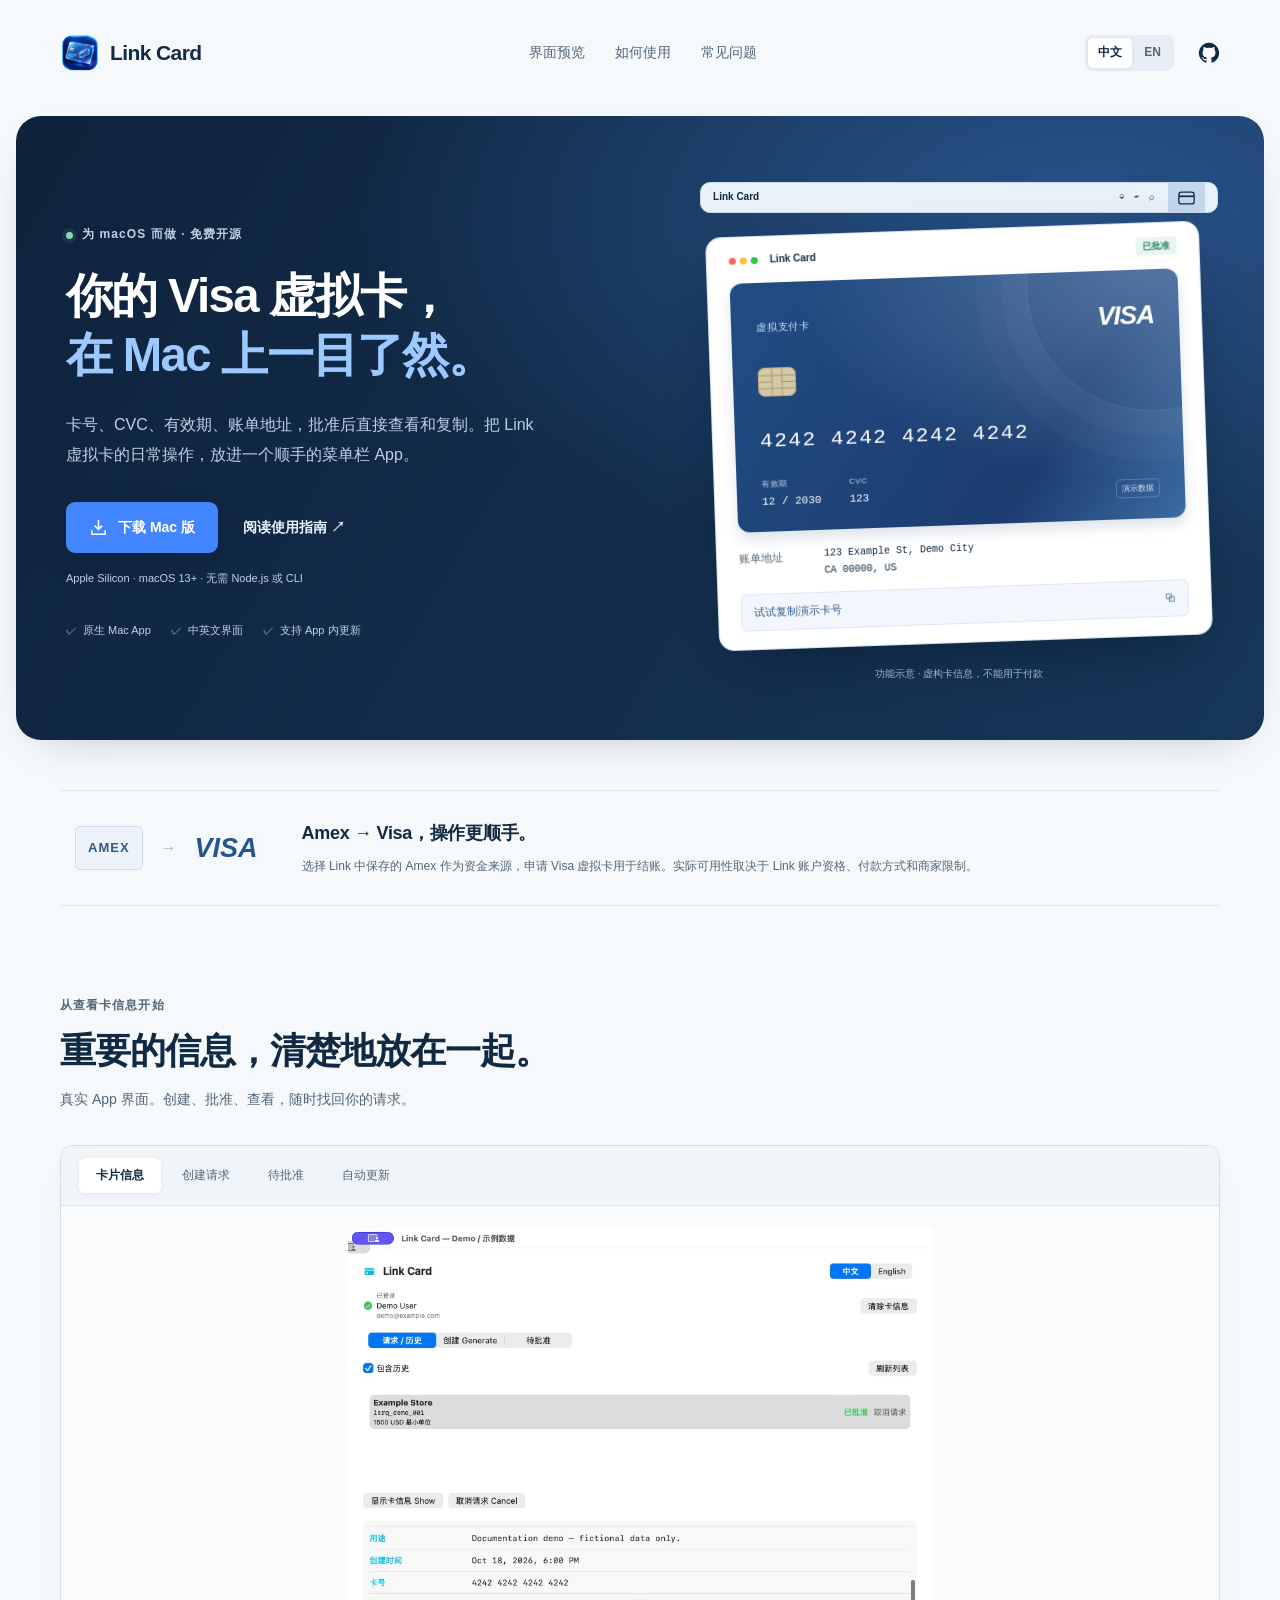
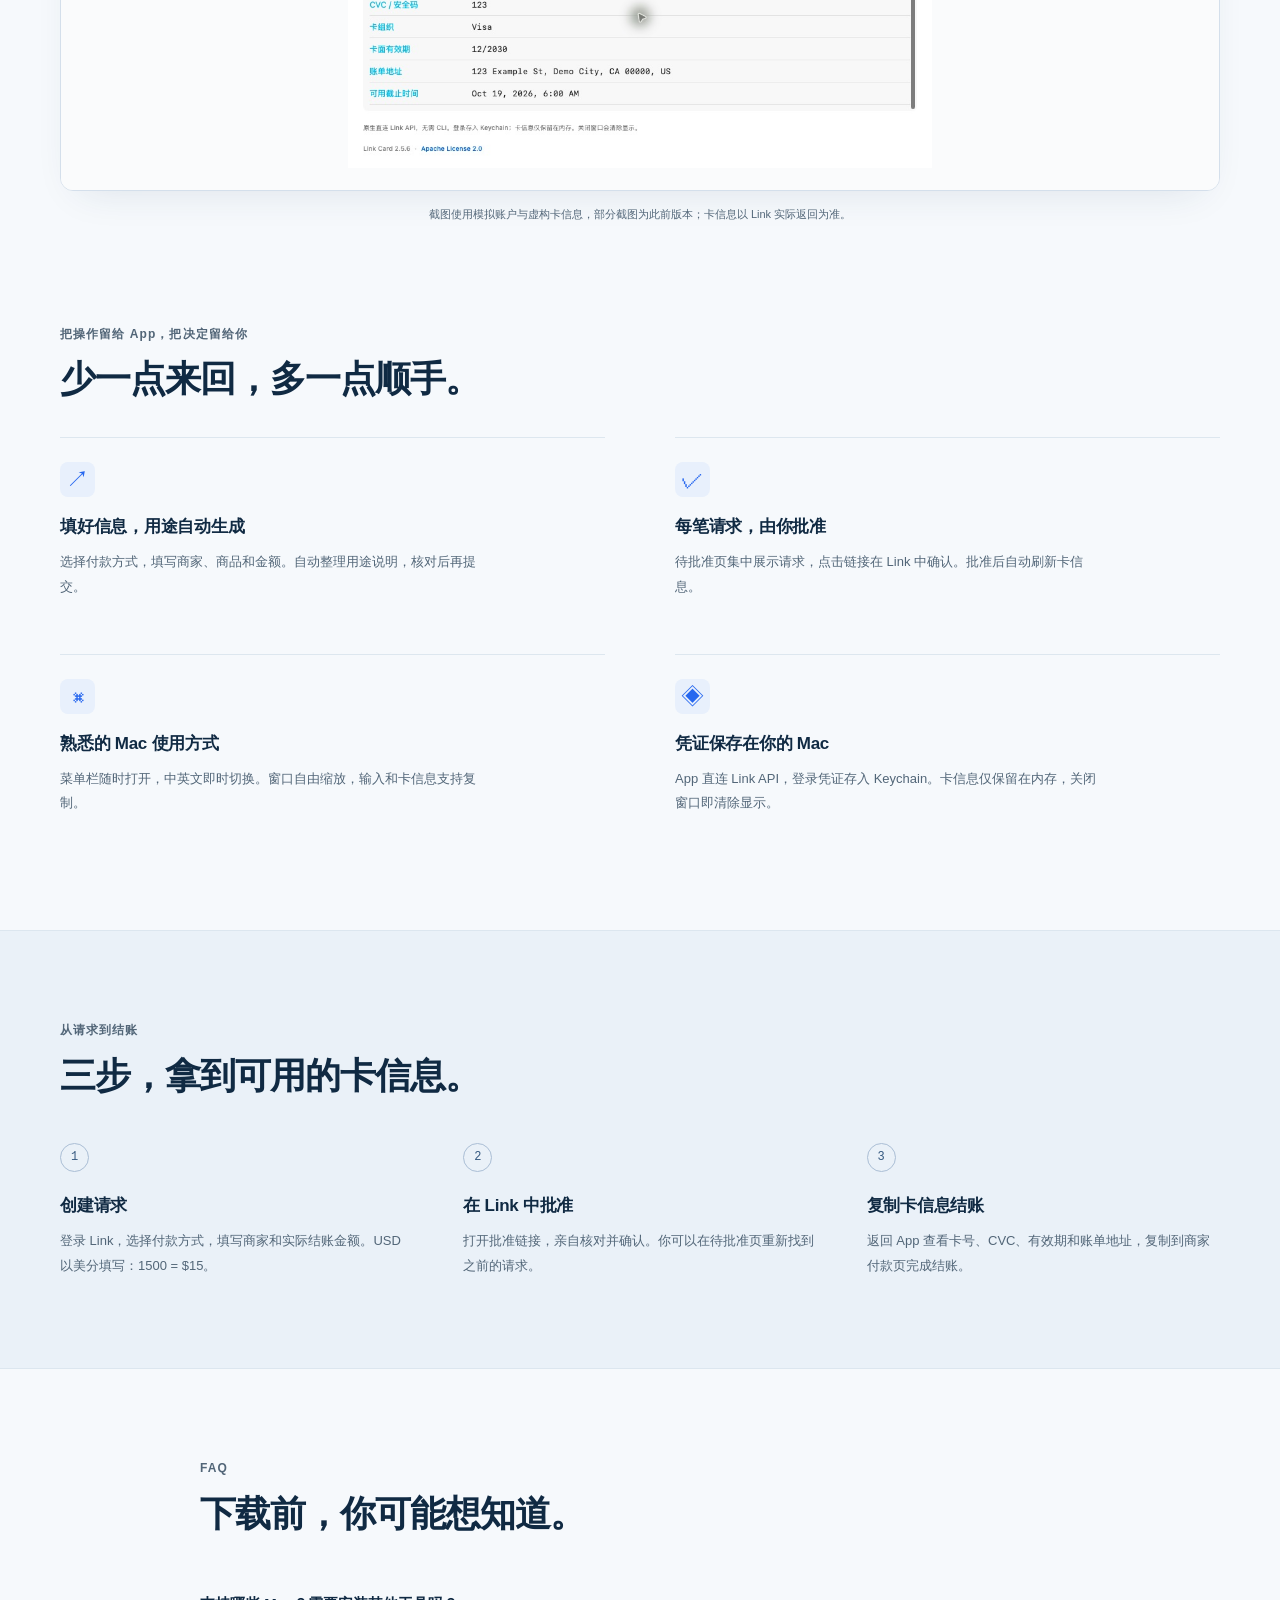
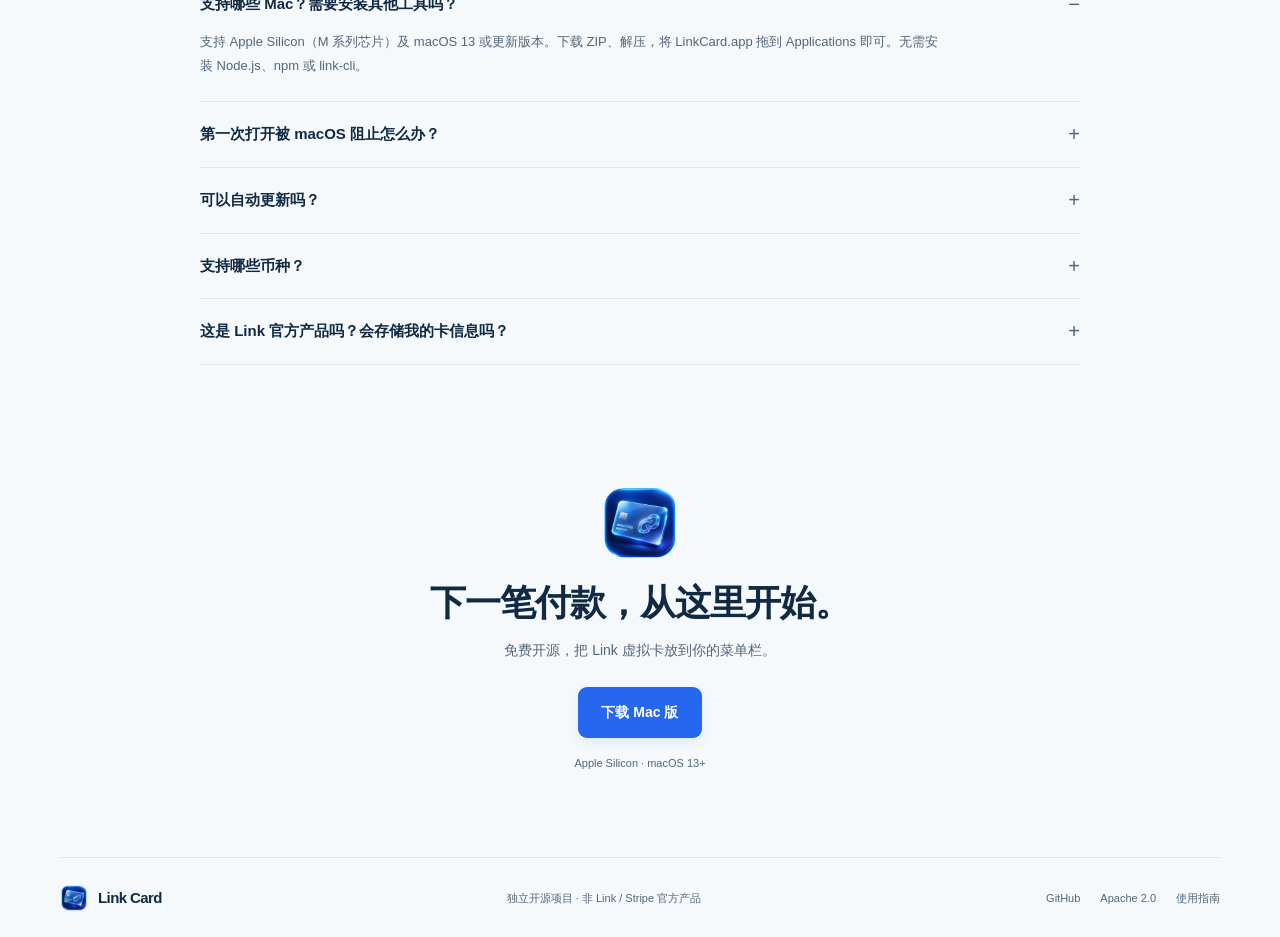
==== docs/index.html @ aec17e4f "Launch bilingual Link Card product website and web guides" ====
<!doctype html>
<html lang="zh-CN">
<head>
<meta charset="utf-8"><meta name="viewport" content="width=device-width, initial-scale=1">
<title>Link Card — Visa virtual cards, at home on your Mac</title>
<meta name="description" content="Link Card 是免费开源的 macOS 菜单栏 App。创建 Link 付款请求，批准后查看 Visa 虚拟卡卡号、CVC、有效期和账单地址。">
<meta name="theme-color" content="#102a43">
<meta property="og:title" content="Link Card · Virtual cards, at home on your Mac">
<meta property="og:description" content="Create, approve, and view Link virtual cards from your Mac. Free and open source.">
<meta property="og:type" content="website"><meta property="og:url" content="https://papersboys.github.io/card-generator/">
<meta property="og:image" content="https://papersboys.github.io/card-generator/site/app-icon.png">
<link rel="canonical" href="https://papersboys.github.io/card-generator/">
<link rel="icon" type="image/png" href="site/app-icon.png"><link rel="stylesheet" href="site/style.css">
<script src="site/app.js" defer></script>
</head>
<body>
<a class="skip" href="#main" data-i18n="skip">跳到正文</a>
<header class="header wrap">
<a href="#" class="brand" aria-label="Link Card home"><img src="site/app-icon.png" width="40" height="40" alt=""><span>Link Card</span></a>
<nav aria-label="Main navigation"><a href="#preview" data-i18n="navPreview">界面预览</a><a href="#how" data-i18n="navHow">如何使用</a><a href="#faq" data-i18n="navFaq">常见问题</a></nav>
<div class="header-actions"><div class="language" role="group" aria-label="Language / 语言"><button type="button" data-lang="zh" aria-pressed="true">中文</button><button type="button" data-lang="en" aria-pressed="false">EN</button></div><a class="github" href="https://github.com/Papersboys/card-generator" aria-label="GitHub repository"><svg viewBox="0 0 24 24" width="22" height="22" aria-hidden="true"><path fill="currentColor" d="M12 .9a11.1 11.1 0 0 0-3.51 21.63c.55.1.76-.24.76-.54v-2.07c-3.1.67-3.75-1.32-3.75-1.32-.5-1.28-1.23-1.62-1.23-1.62-1.01-.69.08-.68.08-.68 1.12.08 1.7 1.15 1.7 1.15 1 1.7 2.6 1.21 3.24.92.1-.72.39-1.21.71-1.49-2.48-.28-5.09-1.24-5.09-5.52 0-1.22.44-2.22 1.15-3-.11-.28-.5-1.42.11-2.96 0 0 .94-.3 3.06 1.14A10.7 10.7 0 0 1 12 6.16c.94 0 1.88.13 2.76.38 2.12-1.44 3.05-1.14 3.05-1.14.61 1.54.23 2.68.12 2.96.71.78 1.14 1.78 1.14 3.01 0 4.29-2.61 5.23-5.1 5.51.4.35.75 1.03.75 2.07v3.04c0 .3.2.65.77.54A11.1 11.1 0 0 0 12 .9Z"/></svg></a></div>
</header>
<main id="main">
<section class="hero wrap">
<div class="hero-copy"><p class="eyebrow"><span class="status-dot"></span><span data-i18n="eyebrow">为 macOS 而做 · 免费开源</span></p>
<h1><span data-i18n="heroLine1">你的 Visa 虚拟卡，</span><br><span class="accent" data-i18n="heroLine2">在 Mac 上一目了然。</span></h1>
<p class="hero-description" data-i18n="heroDescription">卡号、CVC、有效期、账单地址，批准后直接查看和复制。把 Link 虚拟卡的日常操作，放进一个顺手的菜单栏 App。</p>
<div class="cta-row"><a class="button primary" href="https://github.com/Papersboys/card-generator/releases/latest/download/LinkCard-macos-arm64.zip"><svg viewBox="0 0 20 20" width="19" height="19" fill="none" stroke="currentColor" stroke-width="1.6" aria-hidden="true"><path d="M10 2v10m-4-4 4 4 4-4M3 13v4h14v-4"/></svg><span data-i18n="download">下载 Mac 版</span></a><a class="text-link guide-link" href="guide.html"><span data-i18n="guide">阅读使用指南</span><span aria-hidden="true"> ↗</span></a></div>
<p class="requirements" data-i18n="requirements">Apple Silicon · macOS 13+ · 无需 Node.js 或 CLI</p>
<div class="hero-meta"><span data-i18n="metaNative">原生 Mac App</span><span data-i18n="metaLanguage">中英文界面</span><span data-i18n="metaUpdate">支持 App 内更新</span></div>
</div>
<div class="hero-visual">
<div class="menu-strip"><span class="menu-app">Link Card</span><span class="menu-icons" aria-hidden="true">◒　▰　⌕</span><span class="menu-selected"><svg width="17" height="14" viewBox="0 0 20 16" fill="none" aria-hidden="true"><rect x="1" y="1" width="18" height="14" rx="3" stroke="currentColor" stroke-width="1.5"/><path d="M1 6h18" stroke="currentColor" stroke-width="2"/></svg></span></div>
<div class="card-window"><div class="window-top"><span class="traffic" aria-hidden="true"><i></i><i></i><i></i></span><span>Link Card</span><span class="approved" data-i18n="approved">已批准</span></div>
<div class="visa-card"><div class="card-top"><span class="virtual-label" data-i18n="virtualCard">虚拟支付卡</span><strong class="visa-word">VISA</strong></div><svg width="38" height="29" viewBox="0 0 38 29" aria-hidden="true" class="chip"><rect x=".5" y=".5" width="37" height="28" rx="6" fill="#e8d8ab" stroke="#cdb77d"/><path d="M14 0v8H0m38 0H24V0M14 29v-8H0m38 0H24v8M14 8h10v13H14zM0 14.5h14m10 0h14" fill="none" stroke="#b9a16a"/></svg>
<div class="card-number">4242 4242 4242 4242</div><div class="card-bottom"><div><span data-i18n="expires">有效期</span><strong>12 / 2030</strong></div><div><span>CVC</span><strong>123</strong></div><span class="demo-pill" data-i18n="demo">演示数据</span></div></div>
<div class="address"><span data-i18n="billing">账单地址</span><p>123 Example St, Demo City<br>CA 00000, US</p></div><button type="button" class="copy-demo" id="copy-demo"><span data-i18n="copyDemo">试试复制演示卡号</span><span aria-hidden="true">⧉</span></button>
</div><p class="visual-caption" data-i18n="visualCaption">功能示意 · 虚构卡信息，不能用于付款</p>
</div>
</section>
<section class="funding wrap" aria-labelledby="funding-title"><div class="funding-path" aria-hidden="true"><span class="amex">AMEX</span><span class="path-line">→</span><span class="visa-small">VISA</span></div><div><h2 id="funding-title" data-i18n="fundingTitle">Amex → Visa，操作更顺手。</h2><p data-i18n="fundingDescription">选择 Link 中保存的 Amex 作为资金来源，申请 Visa 虚拟卡用于结账。实际可用性取决于 Link 账户资格、付款方式和商家限制。</p></div></section>
<section class="section wrap" id="preview"><div class="section-heading"><p class="eyebrow" data-i18n="previewEyebrow">从查看卡信息开始</p><h2 data-i18n="previewTitle">重要的信息，清楚地放在一起。</h2><p data-i18n="previewDescription">真实 App 界面。创建、批准、查看，随时找回你的请求。</p></div>
<div class="screenshot-shell"><div class="tabs" role="tablist" aria-label="App screenshots"><button role="tab" id="tab-card" aria-controls="screenshot-panel" aria-selected="true" data-shot="card" data-i18n="tabCard">卡片信息</button><button role="tab" id="tab-create" aria-controls="screenshot-panel" aria-selected="false" tabindex="-1" data-shot="create" data-i18n="tabCreate">创建请求</button><button role="tab" id="tab-approve" aria-controls="screenshot-panel" aria-selected="false" tabindex="-1" data-shot="approve" data-i18n="tabApprove">待批准</button><button role="tab" id="tab-update" aria-controls="screenshot-panel" aria-selected="false" tabindex="-1" data-shot="update" data-i18n="tabUpdate">自动更新</button></div><div role="tabpanel" id="screenshot-panel" aria-labelledby="tab-card" tabindex="0"><img id="app-screenshot" src="images/card-details-zh.jpg" alt="虚构 Visa 卡详情：卡号、CVC、有效期及账单地址" width="920" height="852" loading="lazy"></div></div>
<p class="screenshot-note" data-i18n="screenshotNote">截图使用模拟账户与虚构卡信息，部分截图为此前版本；卡信息以 Link 实际返回为准。</p></section>
<section class="features section wrap"><div class="section-heading"><p class="eyebrow" data-i18n="featuresEyebrow">把操作留给 App，把决定留给你</p><h2 data-i18n="featuresTitle">少一点来回，多一点顺手。</h2></div><div class="feature-grid">
<article><span class="feature-symbol" aria-hidden="true">↗</span><h3 data-i18n="feature1Title">填好信息，用途自动生成</h3><p data-i18n="feature1Description">选择付款方式，填写商家、商品和金额。自动整理用途说明，核对后再提交。</p></article>
<article><span class="feature-symbol" aria-hidden="true">✓</span><h3 data-i18n="feature2Title">每笔请求，由你批准</h3><p data-i18n="feature2Description">待批准页集中展示请求，点击链接在 Link 中确认。批准后自动刷新卡信息。</p></article>
<article><span class="feature-symbol" aria-hidden="true">⌘</span><h3 data-i18n="feature3Title">熟悉的 Mac 使用方式</h3><p data-i18n="feature3Description">菜单栏随时打开，中英文即时切换。窗口自由缩放，输入和卡信息支持复制。</p></article>
<article><span class="feature-symbol" aria-hidden="true">◈</span><h3 data-i18n="feature4Title">凭证保存在你的 Mac</h3><p data-i18n="feature4Description">App 直连 Link API，登录凭证存入 Keychain。卡信息仅保留在内存，关闭窗口即清除显示。</p></article>
</div></section>
<section class="how-section" id="how"><div class="wrap section"><div class="section-heading"><p class="eyebrow" data-i18n="howEyebrow">从请求到结账</p><h2 data-i18n="howTitle">三步，拿到可用的卡信息。</h2></div><ol class="steps"><li><span class="step-index">1</span><h3 data-i18n="step1Title">创建请求</h3><p data-i18n="step1Description">登录 Link，选择付款方式，填写商家和实际结账金额。USD 以美分填写：1500 = $15。</p></li><li><span class="step-index">2</span><h3 data-i18n="step2Title">在 Link 中批准</h3><p data-i18n="step2Description">打开批准链接，亲自核对并确认。你可以在待批准页重新找到之前的请求。</p></li><li><span class="step-index">3</span><h3 data-i18n="step3Title">复制卡信息结账</h3><p data-i18n="step3Description">返回 App 查看卡号、CVC、有效期和账单地址，复制到商家付款页完成结账。</p></li></ol></div></section>
<section class="faq section wrap" id="faq"><div class="section-heading"><p class="eyebrow">FAQ</p><h2 data-i18n="faqTitle">下载前，你可能想知道。</h2></div>
<details open><summary data-i18n="faq1Q">支持哪些 Mac？需要安装其他工具吗？</summary><p data-i18n="faq1A">支持 Apple Silicon（M 系列芯片）及 macOS 13 或更新版本。下载 ZIP、解压，将 LinkCard.app 拖到 Applications 即可。无需安装 Node.js、npm 或 link-cli。</p></details>
<details><summary data-i18n="faq2Q">第一次打开被 macOS 阻止怎么办？</summary><p data-i18n="faq2A">当前版本使用 ad-hoc 签名，尚未经过 Apple 公证。确认从本项目的 GitHub Release 下载后，尝试打开，再到系统设置 → 隐私与安全性，选择“仍要打开”。</p></details>
<details><summary data-i18n="faq3Q">可以自动更新吗？</summary><p data-i18n="faq3A">v2.6.0 起默认每天检查新版，也可在 App 内手动检查。确认后下载、安装并重启；更新清单和安装包都会校验签名。旧版本需要先手动升级一次。</p></details>
<details><summary data-i18n="faq4Q">支持哪些币种？</summary><p data-i18n="faq4A">默认 USD，金额以美分填写，最低 50（$0.50）。其他币种使用三位代码及各自最小单位。Link 未公开完整清单，实际支持情况以 API 返回为准；App 不进行汇率换算。</p></details>
<details><summary data-i18n="faq5Q">这是 Link 官方产品吗？会存储我的卡信息吗？</summary><p data-i18n="faq5A">这是独立开源项目，与 Link 或 Stripe 无隶属关系。App 不经过开发者服务器，登录凭证保存在本机 Keychain，卡信息仅在内存中显示。你可以随时退出登录，清除本 App 的凭证。</p></details>
</section>
<section class="bottom-cta wrap"><img src="site/app-icon.png" width="80" height="80" alt="" loading="lazy"><h2 data-i18n="bottomTitle">下一笔付款，从这里开始。</h2><p data-i18n="bottomDescription">免费开源，把 Link 虚拟卡放到你的菜单栏。</p><a class="button primary" href="https://github.com/Papersboys/card-generator/releases/latest/download/LinkCard-macos-arm64.zip" data-i18n="download">下载 Mac 版</a><span class="requirements" data-i18n="bottomRequirements">Apple Silicon · macOS 13+</span></section>
</main>
<footer class="footer wrap"><a href="#" class="brand"><img src="site/app-icon.png" width="28" height="28" alt=""><span>Link Card</span></a><p data-i18n="footerNote">独立开源项目 · 非 Link / Stripe 官方产品</p><div><a href="https://github.com/Papersboys/card-generator">GitHub</a><a href="https://github.com/Papersboys/card-generator/blob/main/LICENSE">Apache 2.0</a><a class="guide-link" href="guide.html" data-i18n="guideShort">使用指南</a></div></footer>
<div id="toast" class="toast" role="status" aria-live="polite"></div>
</body></html>
---- docs/site/style.css ----
:root{--ink:#102a43;--muted:#526678;--blue:#2667ef;--ice:#edf5ff;--line:#dde7ef;--paper:#f6f9fc;--display:-apple-system,BlinkMacSystemFont,"SF Pro Display","PingFang SC",sans-serif;--body:"Avenir Next",-apple-system,BlinkMacSystemFont,"PingFang SC",sans-serif;--mono:"SFMono-Regular",Consolas,monospace}*{box-sizing:border-box}html{scroll-behavior:smooth;scroll-padding-top:28px}body{margin:0;background:var(--paper);color:var(--ink);font-family:var(--body);font-size:16px;line-height:1.65;-webkit-font-smoothing:antialiased}a{color:inherit;text-decoration:none}button{font:inherit;cursor:pointer}button,a{-webkit-tap-highlight-color:transparent}a:focus-visible,button:focus-visible,summary:focus-visible,[tabindex]:focus-visible{outline:3px solid var(--blue);outline-offset:5px}img{max-width:100%;height:auto;display:block}.wrap{width:min(1160px,calc(100% - 64px));margin-inline:auto}.header{display:flex;align-items:center;justify-content:space-between;gap:24px;height:106px}.brand{display:inline-flex;align-items:center;gap:10px;font-family:var(--display);font-size:21px;font-weight:750;letter-spacing:-.6px;white-space:nowrap}.header nav{display:flex;gap:30px;font-size:14px;color:var(--muted)}.header nav a:hover,.footer a:hover{color:var(--blue)}.header-actions{display:flex;align-items:center;gap:24px}.language{display:flex;background:#e8eef5;border-radius:8px;padding:3px;gap:2px}.language button{border:0;color:var(--muted);background:transparent;font-size:12px;padding:5px 10px;border-radius:5px;font-weight:600}.language button[aria-pressed=true]{background:white;color:var(--ink);box-shadow:0 1px 4px #102a4310}.github{display:flex}.hero{display:grid;grid-template-columns:1.12fr 1fr;align-items:center;gap:50px;padding-block:73px 95px}.eyebrow{font-family:var(--body);font-size:12px;font-weight:650;letter-spacing:.09em;color:var(--muted);display:flex;align-items:center;gap:9px;margin:0 0 22px}.status-dot{width:7px;height:7px;background:#369979;border-radius:50%;box-shadow:0 0 0 4px #36997912}.hero h1{font-family:var(--display);font-size:clamp(35px,3.7vw,54px);line-height:1.24;letter-spacing:-1.8px;margin:0 0 25px;font-weight:760}.accent{color:var(--blue)}.hero-description{max-width:480px;color:var(--muted);font-size:16px;line-height:1.9;margin:0 0 32px}.cta-row{display:flex;gap:25px;align-items:center;flex-wrap:wrap}.button{display:inline-flex;align-items:center;justify-content:center;gap:10px;padding:14px 23px;border-radius:9px;font-weight:650;font-size:14px;transition:background .2s,transform .2s}.primary{background:var(--blue);color:#fff;box-shadow:0 5px 14px #2667ef19}.primary:hover{background:#1453d4;transform:translateY(-2px)}.text-link{font-size:14px;font-weight:600}.text-link:hover{color:var(--blue)}.requirements{font-size:11px;color:var(--muted);margin:16px 0 0}.hero-meta{display:flex;gap:20px;flex-wrap:wrap;font-size:11px;color:var(--muted);margin-top:33px}.hero-meta span:before{content:'✓';color:var(--blue);margin-right:6px}.hero-visual{position:relative;padding:0 8px 0 16px}.hero-visual:before{content:'';position:absolute;inset:13% -6% 5%;border-radius:50%;background:radial-gradient(ellipse,#aacdf43d,transparent 70%);z-index:-1}.menu-strip{display:flex;align-items:center;border:1px solid #c9d9e9;border-radius:10px;padding:0 12px;height:31px;font-size:10px;box-shadow:0 8px 20px #142e4810;background:#eaf2f9;margin:0 -12px 16px;gap:14px}.menu-app{font-weight:700}.menu-icons{margin-left:auto;color:#43576b}.menu-selected{display:flex;align-items:center;background:#c4d8ed;height:100%;padding:0 10px}.card-window{border:1px solid #d2deeb;background:#fff;border-radius:15px;box-shadow:0 25px 55px -18px #233d6040,0 3px 8px #233d6008;padding:0 22px 18px;transform:rotate(-2deg);transition:transform .3s}.card-window:hover{transform:rotate(0)}.window-top{height:46px;display:flex;align-items:center;gap:12px;font-size:10px;font-weight:600}.traffic{display:flex;gap:4px}.traffic i{display:block;width:7px;height:7px;border-radius:50%;background:#ff6059}.traffic i:nth-child(2){background:#ffbd2e}.traffic i:nth-child(3){background:#28c840}.approved{margin-left:auto;color:#2a8066;font-size:9px;border-radius:4px;background:#e8f6ef;padding:2px 7px}.visa-card{background:linear-gradient(128deg,#244e8a 0%,#184077 55%,#4273a8 100%);border-radius:12px;color:white;padding:24px 25px 21px;position:relative;overflow:hidden;box-shadow:0 7px 14px #14396725}.visa-card:after{content:'';position:absolute;width:250px;height:250px;right:-100px;top:-110px;border:1px solid #ffffff1c;box-shadow:0 0 0 25px #ffffff06,0 0 0 50px #ffffff05;border-radius:50%;pointer-events:none}.card-top{display:flex;align-items:center;justify-content:space-between}.virtual-label{font-size:10px;color:#d3e3f7;letter-spacing:.08em}.visa-word{font-size:26px;font-style:italic;letter-spacing:-1px;font-family:Arial,sans-serif}.chip{margin:18px 0 19px;opacity:.9}.card-number{font-family:var(--mono);font-size:clamp(17px,1.65vw,23px);letter-spacing:1.5px;white-space:nowrap}.card-bottom{display:flex;align-items:flex-end;gap:28px;margin-top:19px}.card-bottom div{display:grid;gap:2px}.card-bottom div span{font-size:8px;color:#c4d7ef;letter-spacing:.08em}.card-bottom strong{font-family:var(--mono);font-size:11px;font-weight:500}.demo-pill{margin-left:auto;color:#d9e7fa;font-size:8px;border:1px solid #ffffff35;border-radius:4px;padding:2px 5px}.address{padding:16px 0 13px;font-size:11px;display:flex;gap:20px}.address>span{color:var(--muted);padding-top:1px;min-width:65px}.address p{margin:0;font-family:var(--mono);font-size:10px;line-height:1.65}.copy-demo{width:100%;border:1px solid #dbe7f7;background:#f3f7fd;border-radius:6px;display:flex;justify-content:space-between;align-items:center;color:#315a89;font-size:11px;padding:8px 12px}.copy-demo:hover{background:#e8f1ff}.visual-caption{font-size:10px;text-align:center;color:var(--muted);margin:23px 0 0}.funding{border-block:1px solid var(--line);padding:28px 15px;display:flex;align-items:center;gap:44px}.funding-path{display:flex;gap:18px;align-items:center;flex-shrink:0}.amex{background:#edf3fa;border:1px solid #ccdae9;border-radius:5px;color:#315b83;font-size:13px;padding:10px 12px;letter-spacing:1px;font-weight:800}.path-line{color:#9ab1c9}.visa-small{color:#255493;font:bold italic 27px Arial,sans-serif}.funding h2{font-family:var(--display);font-size:18px;margin:0 0 6px;letter-spacing:-.3px}.funding p{font-size:12px;color:var(--muted);margin:0;line-height:1.85}.section{padding-block:90px}.section-heading{margin-bottom:34px}.section-heading .eyebrow{margin-bottom:12px}.section h2{font-family:var(--display);font-size:clamp(26px,3vw,36px);line-height:1.3;letter-spacing:-1px;margin:0 0 12px;font-weight:700}.section-heading>p:last-child{color:var(--muted);font-size:14px;margin-top:13px}.screenshot-shell{border:1px solid #d4dfeb;border-radius:13px;overflow:hidden;background:white;box-shadow:0 16px 40px -20px #1c385b24}.tabs{display:flex;gap:4px;padding:12px 18px;border-bottom:1px solid var(--line);background:#f0f5fa;overflow-x:auto}.tabs button{border:0;background:transparent;border-radius:6px;color:var(--muted);font-size:12px;padding:8px 17px;white-space:nowrap}.tabs button[aria-selected=true]{background:#fff;color:var(--ink);box-shadow:0 1px 5px #102a4312;font-weight:650}.screenshot-shell [role=tabpanel]{background:#fafbfc;padding:22px}.screenshot-shell img{width:100%;max-height:540px;object-fit:contain}.screenshot-note{font-size:11px;color:var(--muted);margin-top:14px;text-align:center}.features{padding-top:0}.feature-grid{display:grid;grid-template-columns:1fr 1fr;column-gap:70px;row-gap:30px}.feature-grid article{padding:24px 0;border-top:1px solid var(--line)}.feature-symbol{display:inline-grid;place-items:center;width:35px;height:35px;border-radius:8px;color:var(--blue);background:#e8f0fc;font-size:23px;line-height:1;margin-bottom:16px}.feature-grid h3,.steps h3{font-size:17px;letter-spacing:-.25px;margin:0 0 9px;font-weight:650}.feature-grid p,.steps p{color:var(--muted);font-size:13px;line-height:1.9;margin:0;max-width:430px}.how-section{background:#eaf1f8;border-block:1px solid #dce6ef}.steps{display:grid;grid-template-columns:repeat(3,1fr);gap:50px;list-style:none;padding:0;margin:42px 0 0}.step-index{display:inline-grid;place-items:center;width:29px;height:29px;border-radius:50%;border:1px solid #aabed5;color:#365a81;font-family:var(--mono);font-size:12px;margin-bottom:20px}.faq{max-width:880px}.faq details{border-bottom:1px solid var(--line);padding:20px 0}.faq summary{font-size:15px;font-weight:600;cursor:pointer;list-style:none;display:flex;justify-content:space-between;gap:24px}.faq summary::-webkit-details-marker{display:none}.faq summary:after{content:'+';font-size:20px;font-weight:400;color:var(--muted);line-height:1.2}.faq details[open] summary:after{content:'−'}.faq details p{color:var(--muted);font-size:13px;line-height:1.9;max-width:740px;margin:13px 0 2px}.bottom-cta{display:flex;align-items:center;flex-direction:column;text-align:center;padding:28px 20px 85px}.bottom-cta img{margin-bottom:17px}.bottom-cta h2{font:700 clamp(26px,3vw,36px)/1.3 var(--display);letter-spacing:-1px;margin:0 0 12px}.bottom-cta p{font-size:14px;color:var(--muted);margin:0 0 25px}.bottom-cta .requirements{display:block}.footer{border-top:1px solid var(--line);padding-block:26px;display:flex;align-items:center;justify-content:space-between;gap:24px;color:var(--muted);font-size:11px}.footer .brand{font-size:15px;color:var(--ink)}.footer p{margin:0}.footer>div{display:flex;gap:20px}.toast{position:fixed;left:50%;bottom:28px;transform:translate(-50%,15px);opacity:0;pointer-events:none;background:var(--ink);color:#fff;border-radius:9px;padding:11px 20px;font-size:13px;box-shadow:0 6px 30px #102a4328;transition:opacity .2s,transform .2s;max-width:calc(100% - 32px);text-align:center;z-index:5}.toast.visible{opacity:1;transform:translate(-50%,0)}.skip{position:fixed;top:-60px;left:16px;background:#fff;z-index:10;padding:8px 16px}.skip:focus{top:8px}@media(min-width:1350px){.hero{gap:80px}.hero h1{font-size:54px}}@media(max-width:900px){.wrap{width:calc(100% - 48px)}.header{height:88px}.header nav{gap:17px;font-size:12px}.header-actions{gap:16px}.hero{gap:28px;padding-block:46px 68px}.hero h1{font-size:38px;letter-spacing:-1px}.hero-description{font-size:14px}.card-window{padding:0 16px 16px}.visa-card{padding:17px}.card-number{font-size:17px;letter-spacing:.4px}.card-bottom{gap:20px}.funding{gap:28px}.section{padding-block:68px}.features{padding-top:0}.feature-grid{column-gap:40px}.steps{gap:30px}.footer{flex-wrap:wrap}.footer p{order:3;width:100%}}@media(max-width:680px){.wrap{width:calc(100% - 40px)}.header{height:80px;gap:12px}.header nav{display:none}.brand{font-size:20px}.hero{grid-template-columns:1fr;gap:45px;padding-block:32px 48px}.hero h1{font-size:clamp(32px,8vw,46px);letter-spacing:-1px}.hero-copy{max-width:520px}.hero-description{font-size:15px;margin-bottom:25px}.hero .eyebrow{margin-bottom:18px}.hero-meta{margin-top:24px;gap:16px}.hero-visual{width:min(430px,calc(100% - 10px));margin:auto;padding-inline:10px}.visa-card{padding:22px}.card-number{font-size:clamp(16px,5vw,22px);letter-spacing:.8px}.visa-word{font-size:27px}.card-bottom strong{font-size:12px}.card-bottom div span{font-size:9px}.menu-strip{margin-bottom:14px}.funding{flex-direction:column;align-items:flex-start;gap:20px;padding:25px 0}.funding h2{font-size:19px}.funding p{font-size:13px}.section{padding-block:55px}.section h2{font-size:29px}.screenshot-shell [role=tabpanel]{padding:8px}.tabs{padding:8px;gap:1px}.tabs button{padding:7px 12px;font-size:11px}.features{padding-top:0}.feature-grid{grid-template-columns:1fr;row-gap:0}.feature-grid article{padding:22px 0}.feature-grid p{font-size:14px}.steps{grid-template-columns:1fr;gap:28px}.steps li{position:relative;padding-left:48px}.step-index{position:absolute;left:0;top:0}.steps h3{padding-top:2px}.steps p{font-size:14px}.faq summary{font-size:14px}.bottom-cta{padding:15px 0 55px}.bottom-cta h2{font-size:28px}.footer{gap:15px}.footer>div{gap:15px}.footer p{font-size:10px}.header-actions{gap:14px}.section-heading{margin-bottom:25px}}@media(prefers-reduced-motion:reduce){html{scroll-behavior:auto}*,*:before,*:after{transition:none!important;animation:none!important}.card-window{transform:none}}html[lang=en] .hero h1{font-size:clamp(34px,3.9vw,56px);line-height:1.13;letter-spacing:-2px}html[lang=en] .hero-description{font-size:15px;line-height:1.8}@media(max-width:680px){html[lang=en] .hero h1{font-size:44px;letter-spacing:-1.7px}}
/* The payment-card stage is the page's focal point. */
.hero{width:min(1260px,calc(100% - 32px));padding:66px 50px 58px;border-radius:25px;background:radial-gradient(ellipse at 85% 15%,#28538b 0,transparent 49%),linear-gradient(120deg,#0e223b,#17375a);color:#fff;margin-top:10px;margin-bottom:50px;box-shadow:0 15px 45px -25px #0d254b55}.hero h1{letter-spacing:-1.7px}.hero .accent{color:#9cc9ff}.hero .eyebrow,.hero .hero-description,.hero .requirements,.hero .hero-meta,.hero .visual-caption{color:#bfd0e5}.hero .text-link{color:#e9f3ff}.hero .hero-meta span:before{color:#8fc2ff}.hero .status-dot{background:#8dd4bb;box-shadow:0 0 0 4px #8dd4bb18}.hero .primary{background:#4385ff;box-shadow:0 7px 25px #00132940}.hero .primary:hover{background:#5b97ff}.hero .menu-strip,.hero .card-window{color:var(--ink)}.hero .card-window{box-shadow:0 25px 60px -15px #00152a80;animation:card-arrive .7s cubic-bezier(.2,.8,.2,1) both}.hero .visa-card{background:radial-gradient(ellipse at 95% 0%,#84a7ce88,transparent 60%),linear-gradient(125deg,#214d83,#1c3c70 70%,#3b6ca3)}@keyframes card-arrive{from{opacity:0;translate:0 12px}to{opacity:1;translate:0 0}}@media(max-width:900px){.hero{padding:45px 28px;gap:27px}.hero h1{font-size:35px}}@media(max-width:680px){.hero{width:calc(100% - 24px);padding:32px 23px 27px;border-radius:20px;margin-top:0;margin-bottom:25px;gap:37px}.hero h1{font-size:clamp(29px,7.5vw,44px)}.hero-description{line-height:1.8}.hero-visual{width:calc(100% - 2px);padding-inline:5px}.hero .menu-strip{margin-inline:-3px}.hero .card-window{padding-inline:15px}.hero .visa-card{padding:19px 17px}.hero .card-number{font-size:clamp(15px,4.5vw,20px);letter-spacing:.4px}.hero .hero-meta{gap:12px;font-size:10px}.hero .requirements{font-size:10px}.hero .cta-row{gap:19px}.hero .button{padding:13px 19px}.hero .text-link{font-size:13px}.hero .demo-pill{font-size:7px;padding:2px 4px}.hero .card-bottom{gap:20px}.hero .card-bottom strong{font-size:10px}html[lang=en] .hero h1{font-size:39px}}
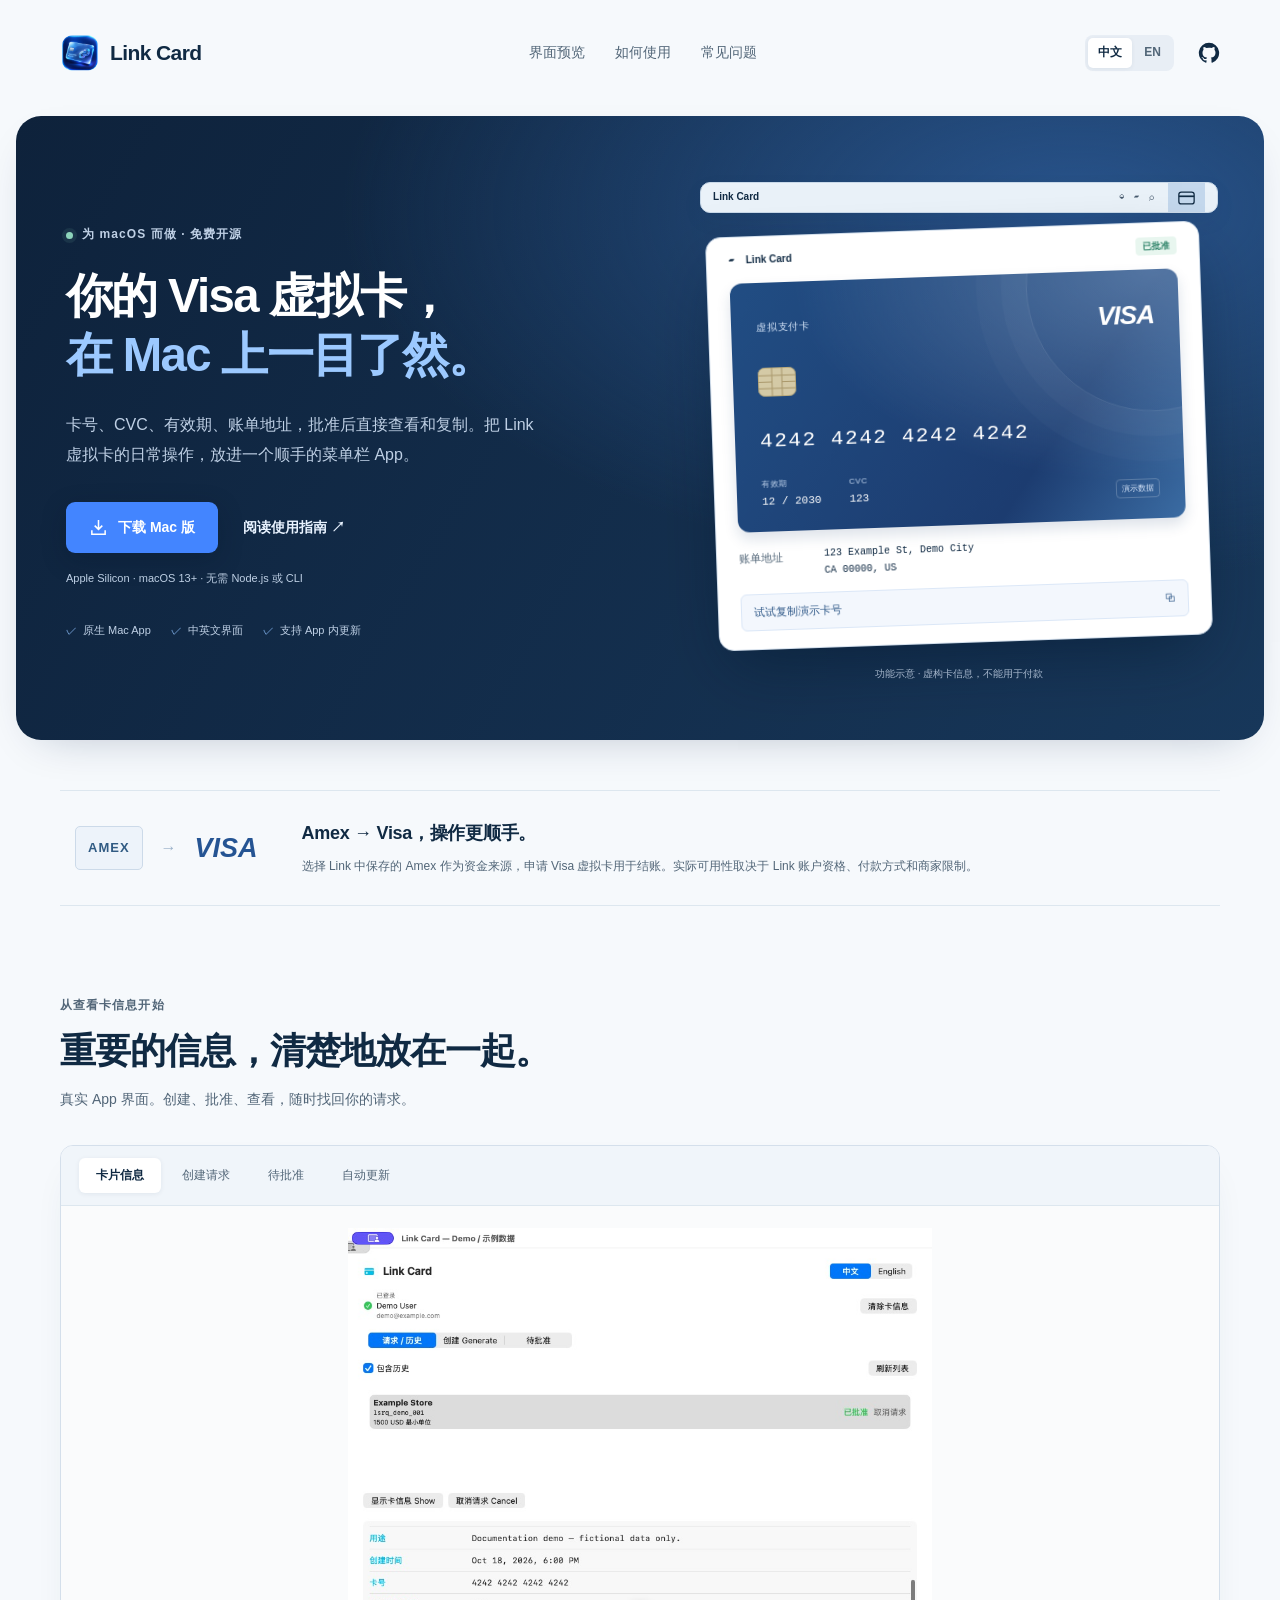
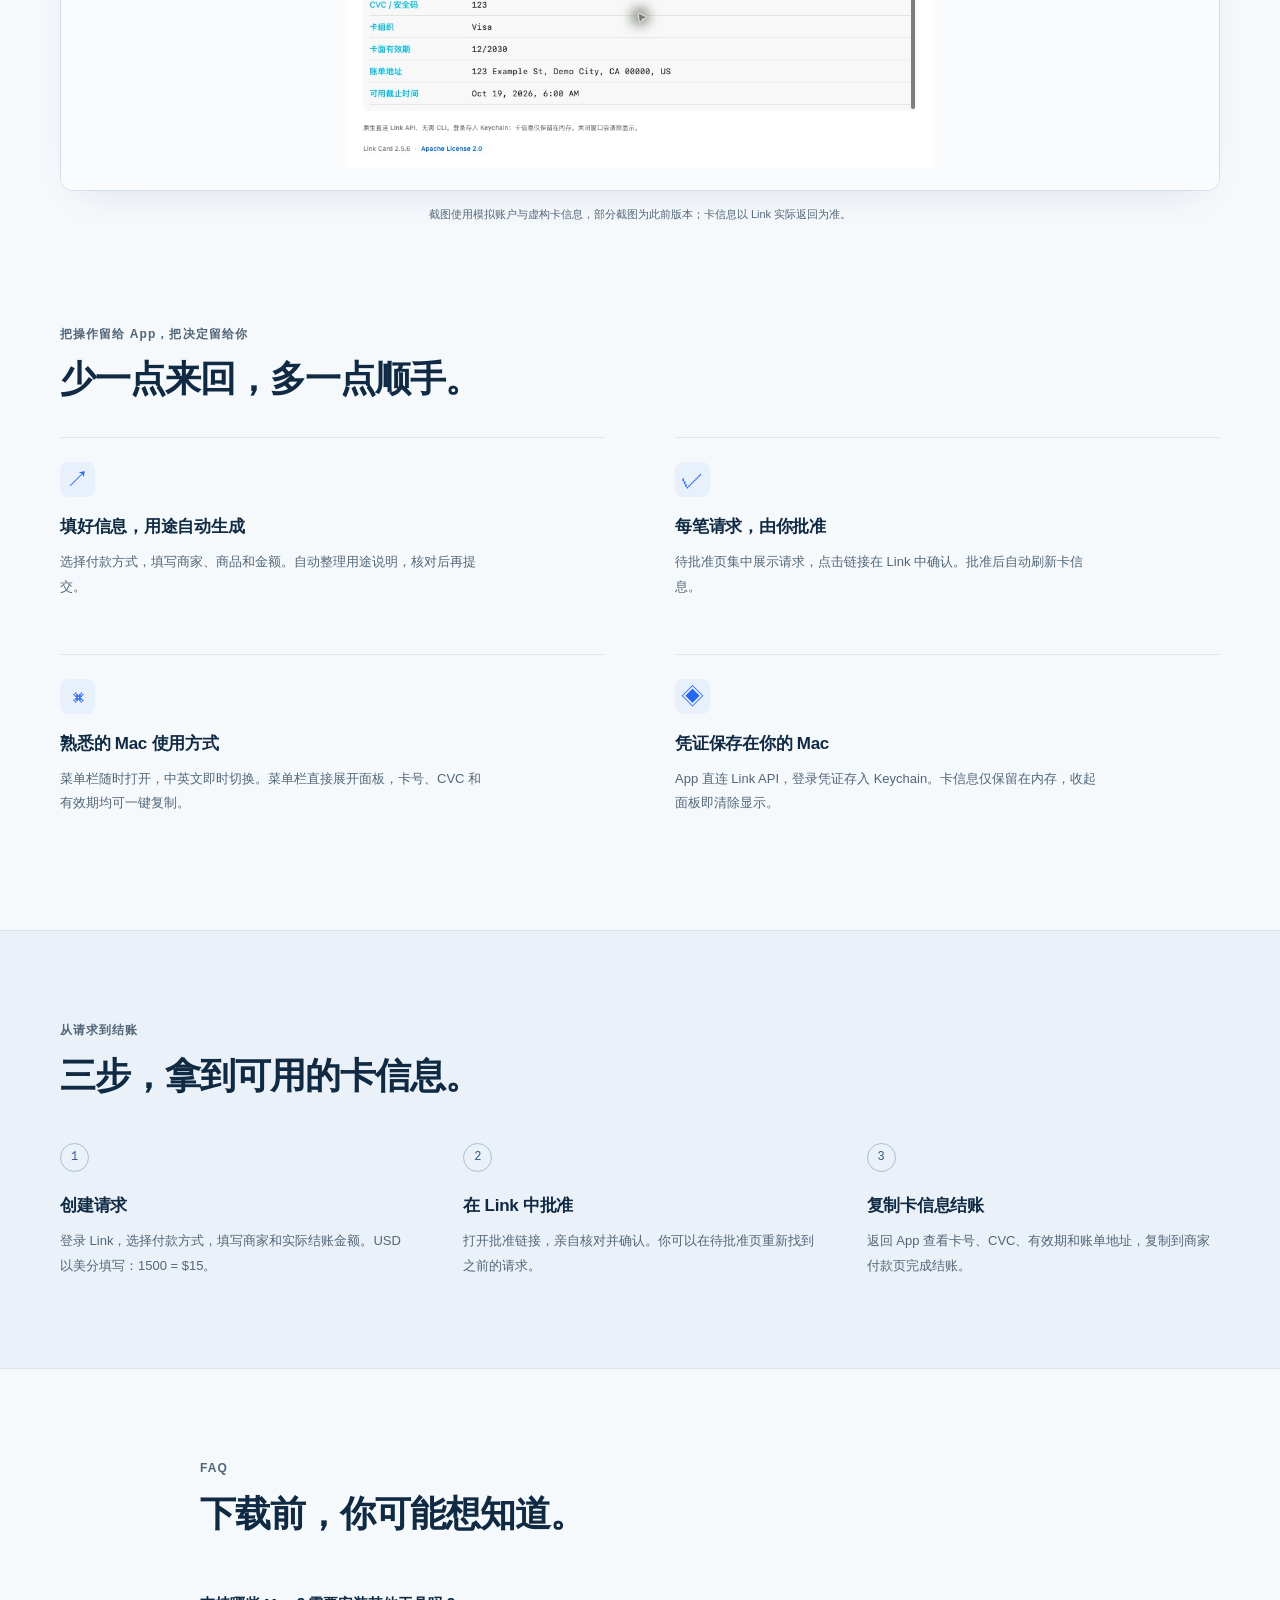
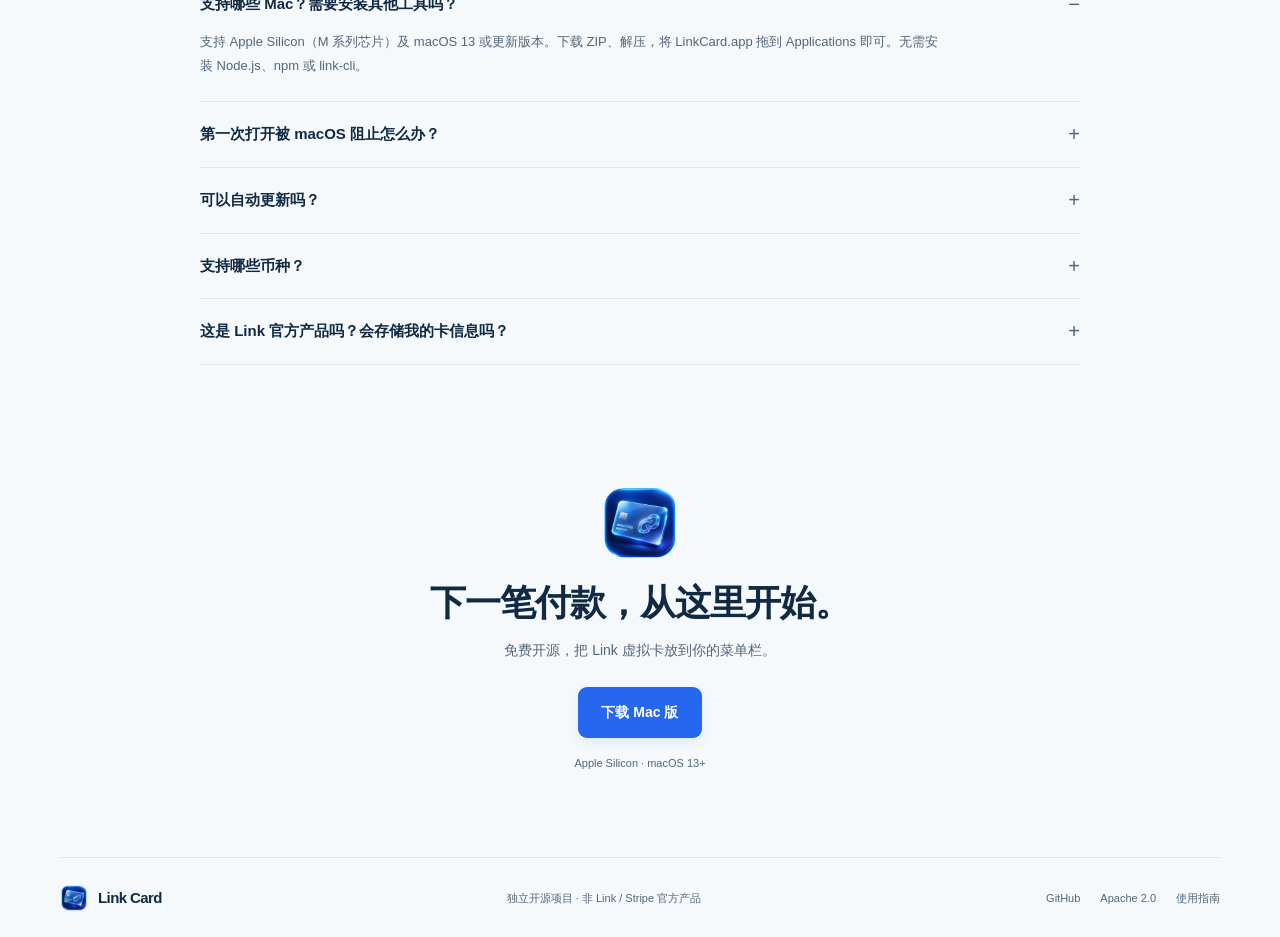
==== commit 985f50fd: "Add menu bar popover and individual card copy buttons" ====
--- a/docs/index.html
+++ b/docs/index.html
@@ -31,7 +31,7 @@
 </div>
 <div class="hero-visual">
 <div class="menu-strip"><span class="menu-app">Link Card</span><span class="menu-icons" aria-hidden="true">◒　▰　⌕</span><span class="menu-selected"><svg width="17" height="14" viewBox="0 0 20 16" fill="none" aria-hidden="true"><rect x="1" y="1" width="18" height="14" rx="3" stroke="currentColor" stroke-width="1.5"/><path d="M1 6h18" stroke="currentColor" stroke-width="2"/></svg></span></div>
-<div class="card-window"><div class="window-top"><span class="traffic" aria-hidden="true"><i></i><i></i><i></i></span><span>Link Card</span><span class="approved" data-i18n="approved">已批准</span></div>
+<div class="card-window"><div class="window-top"><span aria-hidden="true">▰</span><span>Link Card</span><span class="approved" data-i18n="approved">已批准</span></div>
 <div class="visa-card"><div class="card-top"><span class="virtual-label" data-i18n="virtualCard">虚拟支付卡</span><strong class="visa-word">VISA</strong></div><svg width="38" height="29" viewBox="0 0 38 29" aria-hidden="true" class="chip"><rect x=".5" y=".5" width="37" height="28" rx="6" fill="#e8d8ab" stroke="#cdb77d"/><path d="M14 0v8H0m38 0H24V0M14 29v-8H0m38 0H24v8M14 8h10v13H14zM0 14.5h14m10 0h14" fill="none" stroke="#b9a16a"/></svg>
 <div class="card-number">4242 4242 4242 4242</div><div class="card-bottom"><div><span data-i18n="expires">有效期</span><strong>12 / 2030</strong></div><div><span>CVC</span><strong>123</strong></div><span class="demo-pill" data-i18n="demo">演示数据</span></div></div>
 <div class="address"><span data-i18n="billing">账单地址</span><p>123 Example St, Demo City<br>CA 00000, US</p></div><button type="button" class="copy-demo" id="copy-demo"><span data-i18n="copyDemo">试试复制演示卡号</span><span aria-hidden="true">⧉</span></button>
@@ -45,8 +45,8 @@
 <section class="features section wrap"><div class="section-heading"><p class="eyebrow" data-i18n="featuresEyebrow">把操作留给 App，把决定留给你</p><h2 data-i18n="featuresTitle">少一点来回，多一点顺手。</h2></div><div class="feature-grid">
 <article><span class="feature-symbol" aria-hidden="true">↗</span><h3 data-i18n="feature1Title">填好信息，用途自动生成</h3><p data-i18n="feature1Description">选择付款方式，填写商家、商品和金额。自动整理用途说明，核对后再提交。</p></article>
 <article><span class="feature-symbol" aria-hidden="true">✓</span><h3 data-i18n="feature2Title">每笔请求，由你批准</h3><p data-i18n="feature2Description">待批准页集中展示请求，点击链接在 Link 中确认。批准后自动刷新卡信息。</p></article>
-<article><span class="feature-symbol" aria-hidden="true">⌘</span><h3 data-i18n="feature3Title">熟悉的 Mac 使用方式</h3><p data-i18n="feature3Description">菜单栏随时打开，中英文即时切换。窗口自由缩放，输入和卡信息支持复制。</p></article>
-<article><span class="feature-symbol" aria-hidden="true">◈</span><h3 data-i18n="feature4Title">凭证保存在你的 Mac</h3><p data-i18n="feature4Description">App 直连 Link API，登录凭证存入 Keychain。卡信息仅保留在内存，关闭窗口即清除显示。</p></article>
+<article><span class="feature-symbol" aria-hidden="true">⌘</span><h3 data-i18n="feature3Title">熟悉的 Mac 使用方式</h3><p data-i18n="feature3Description">菜单栏随时打开，中英文即时切换。菜单栏直接展开面板，卡号、CVC 和有效期均可一键复制。</p></article>
+<article><span class="feature-symbol" aria-hidden="true">◈</span><h3 data-i18n="feature4Title">凭证保存在你的 Mac</h3><p data-i18n="feature4Description">App 直连 Link API，登录凭证存入 Keychain。卡信息仅保留在内存，收起面板即清除显示。</p></article>
 </div></section>
 <section class="how-section" id="how"><div class="wrap section"><div class="section-heading"><p class="eyebrow" data-i18n="howEyebrow">从请求到结账</p><h2 data-i18n="howTitle">三步，拿到可用的卡信息。</h2></div><ol class="steps"><li><span class="step-index">1</span><h3 data-i18n="step1Title">创建请求</h3><p data-i18n="step1Description">登录 Link，选择付款方式，填写商家和实际结账金额。USD 以美分填写：1500 = $15。</p></li><li><span class="step-index">2</span><h3 data-i18n="step2Title">在 Link 中批准</h3><p data-i18n="step2Description">打开批准链接，亲自核对并确认。你可以在待批准页重新找到之前的请求。</p></li><li><span class="step-index">3</span><h3 data-i18n="step3Title">复制卡信息结账</h3><p data-i18n="step3Description">返回 App 查看卡号、CVC、有效期和账单地址，复制到商家付款页完成结账。</p></li></ol></div></section>
 <section class="faq section wrap" id="faq"><div class="section-heading"><p class="eyebrow">FAQ</p><h2 data-i18n="faqTitle">下载前，你可能想知道。</h2></div>
